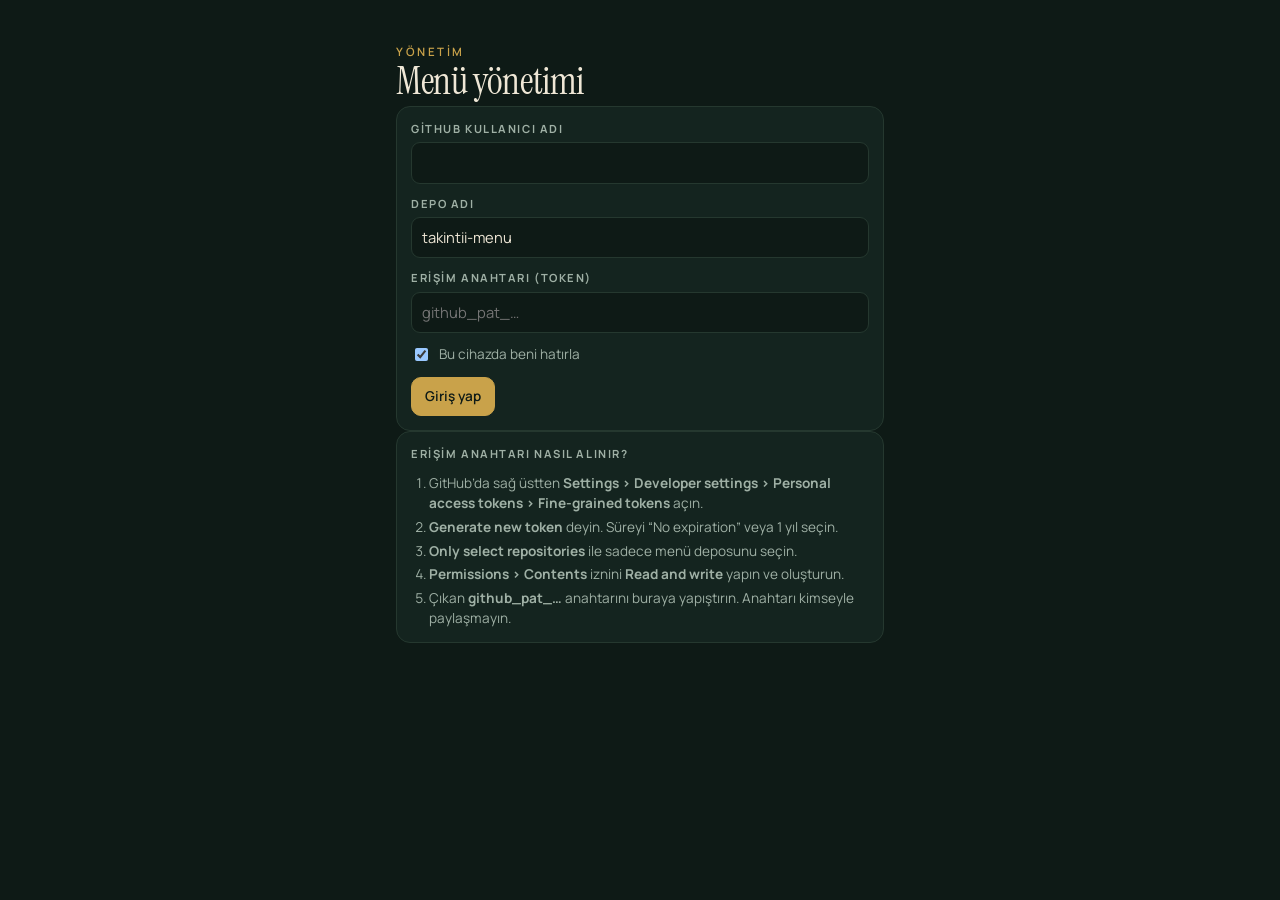
==== yonetim.html @ 7d2422d4 "Add files via upload" ====
<!doctype html>
<html lang="tr">
<head>
<meta charset="utf-8">
<meta name="viewport" content="width=device-width,initial-scale=1,viewport-fit=cover">
<meta name="robots" content="noindex,nofollow">
<title>Menü Yönetimi</title>
<meta name="theme-color" content="#14241f">
<link rel="stylesheet" href="https://fonts.googleapis.com/css2?family=Instrument+Serif:ital@0;1&family=Manrope:wght@400;500;600;700&display=swap">
<style>:root{padding-top:env(safe-area-inset-top,0px);padding-bottom:env(safe-area-inset-bottom,0px)}body{margin:0}img{max-width:100%}[hidden]{display:none!important}</style>
<link rel="stylesheet" href="stil.css">
<link rel="stylesheet" href="yonetim.css">
</head>
<body class="adm">
<div id="app"></div>
<script src="yonetim.js"></script>
</body>
</html>
---- stil.css ----
/* Layout: single-column mobile menu; sticky search + category rail, sections below. One deliberate dark "bar at night" look. Data comes from a Google Sheet. */
:root{
  --bg:#0e1a16; --surface:#14241f; --surface-2:#1a2e27; --line:#25382f; --fg:#efe7d6; --muted:#9fb0a5; --brass:#c9a24a; --brass-soft:#c9a24a22; --danger:#e07a6b; --ok:#7cc4a0;
  --display:"Instrument Serif", Georgia, serif;
  --body:"Manrope", "Segoe UI", system-ui, sans-serif;
  color-scheme:dark;
}
*{box-sizing:border-box}
body{background:var(--bg);color:var(--fg);font-family:var(--body);font-size:15px;line-height:1.45;-webkit-font-smoothing:antialiased}
body::before{content:"";position:fixed;inset:0 0 auto;height:env(safe-area-inset-top,0px);z-index:10;background:var(--bg)}
.wrap{max-width:640px;margin:0 auto;padding-left:max(16px,env(safe-area-inset-left,0px));padding-right:max(16px,env(safe-area-inset-right,0px))}
header.hero{padding-block:36px 18px;display:grid;gap:6px}
.eyebrow{font-size:.72rem;letter-spacing:.22em;text-transform:uppercase;color:var(--brass);font-weight:600}
h1{font-family:var(--display);font-weight:400;font-size:clamp(2.2rem,9vw,3.1rem);line-height:1;margin:0;letter-spacing:-.01em;text-wrap:balance}
.hero p{margin:4px 0 0;color:var(--muted);font-size:.9rem}

.bar{position:sticky;top:env(safe-area-inset-top,0px);z-index:5;background:var(--bg);border-bottom:1px solid var(--line);padding-block:10px}
.search{position:relative;display:block}
.search input{width:100%;font:inherit;color:var(--fg);background:var(--surface);border:1px solid var(--line);border-radius:999px;padding:11px 16px 11px 42px}
.search input::placeholder{color:var(--muted)}
.search input:focus{outline:2px solid var(--brass);outline-offset:1px}
.search svg{position:absolute;left:15px;top:50%;transform:translateY(-50%);width:17px;height:17px;stroke:var(--muted)}
.rail{display:flex;gap:8px;overflow-x:auto;margin-top:10px;scrollbar-width:none;-webkit-overflow-scrolling:touch}
.rail::-webkit-scrollbar{display:none}
.chip{flex:none;font:inherit;font-size:.84rem;font-weight:600;color:var(--muted);background:transparent;border:1px solid var(--line);border-radius:999px;padding:7px 14px;cursor:pointer;white-space:nowrap}
.chip.on{color:var(--bg);background:var(--brass);border-color:var(--brass)}
.chip:focus-visible{outline:2px solid var(--fg);outline-offset:2px}

main{padding-block:8px 64px}
section{padding-top:30px}
.sec-head{display:flex;align-items:baseline;justify-content:space-between;gap:12px;border-bottom:1px solid var(--brass);padding-bottom:8px;margin-bottom:6px}
h2{font-family:var(--display);font-weight:400;font-size:2rem;margin:0;line-height:1.05}
.count{font-size:.75rem;color:var(--muted);letter-spacing:.08em;text-transform:uppercase}
h3{font-size:.74rem;letter-spacing:.2em;text-transform:uppercase;color:var(--brass);margin:22px 0 4px;font-weight:700}
.item{display:grid;grid-template-columns:minmax(0,1fr) auto;gap:4px 14px;padding-block:13px;border-bottom:1px dashed var(--line)}
.item:last-child{border-bottom:0}
.name{font-weight:600;font-size:1rem}
.desc{grid-column:1;color:var(--muted);font-size:.85rem}
.price{font-variant-numeric:tabular-nums;font-weight:700;white-space:nowrap;align-self:start}
.price small{color:var(--brass);font-weight:600;margin-left:2px}
.pours{width:100%;border-collapse:collapse;font-variant-numeric:tabular-nums;margin-top:4px}
.pours th{font-size:.68rem;letter-spacing:.14em;text-transform:uppercase;color:var(--muted);font-weight:600;text-align:right;padding:8px 0 6px}
.pours th:first-child{text-align:left}
.pours td{padding:12px 0;border-bottom:1px dashed var(--line);text-align:right;font-weight:600;white-space:nowrap}
.pours td:first-child{text-align:left;white-space:normal;font-size:1rem}
.pours td + td{padding-left:10px}
.pours tr:last-child td{border-bottom:0}
.empty{color:var(--muted);text-align:center;padding:48px 0}
footer{color:var(--muted);font-size:.8rem;text-align:center;padding-block:16px 40px;border-top:1px solid var(--line)}
mark{background:var(--brass-soft);color:var(--fg);border-radius:3px;padding:0 2px}

/* ---- Photos ---- */
.tiles{display:flex;gap:14px;overflow-x:auto;padding-block:4px 18px;scrollbar-width:none;-webkit-overflow-scrolling:touch}
.tiles::-webkit-scrollbar{display:none}
.tile{flex:none;width:86px;display:grid;justify-items:center;gap:7px;background:none;border:0;padding:0;color:var(--fg);font:inherit;cursor:pointer;text-align:center}
.tile .ph{width:78px;height:78px;border-radius:50%;overflow:hidden;border:2px solid var(--brass);padding:3px;background:var(--bg)}
.tile .ph img,.tile .ph .mono{width:100%;height:100%;border-radius:50%;object-fit:cover;display:block}
.tile .mono{display:grid;place-items:center;background:var(--surface-2);font-family:var(--display);font-size:1.8rem;color:var(--brass)}
.tile span{font-size:.74rem;font-weight:600;line-height:1.2;color:var(--muted)}
.tile:focus-visible .ph{outline:2px solid var(--fg);outline-offset:2px}
.sec-img{width:100%;aspect-ratio:16/7;max-width:100%;object-fit:cover;border-radius:14px;display:block;margin:4px 0 6px}
.item.has-img{grid-template-columns:60px minmax(0,1fr) auto}
.item.has-img .thumb{grid-row:1 / span 2;width:60px;height:60px;border-radius:10px;object-fit:cover}
.item.has-img .desc{grid-column:2}
.aphoto{display:flex;gap:10px;align-items:center;flex-wrap:wrap}
.aphoto img,.aphoto .noimg{width:64px;height:64px;border-radius:50%;object-fit:cover;border:1px solid var(--line);background:var(--bg);display:grid;place-items:center;color:var(--muted);font-size:.7rem}
.ithumb{width:36px;height:36px;border-radius:8px;object-fit:cover;border:1px solid var(--line)}
.filein{position:absolute;width:1px;height:1px;opacity:0;pointer-events:none}

/* ---- Social links ---- */
.links{display:flex;gap:8px;flex-wrap:wrap;margin-top:10px}
.lnk{display:inline-flex;align-items:center;gap:7px;font-size:.82rem;font-weight:600;color:var(--fg);text-decoration:none;border:1px solid var(--line);background:var(--surface);border-radius:999px;padding:8px 14px}
.lnk svg{width:16px;height:16px;flex:none}
.lnk:hover{border-color:var(--brass)}
.lnk:focus-visible{outline:2px solid var(--brass);outline-offset:2px}
.lnk.star svg{fill:var(--brass)}
.cta{margin-top:36px;border:1px solid var(--brass);border-radius:16px;padding:20px;display:grid;gap:10px;justify-items:start;background:var(--surface)}
.cta h2{font-size:1.7rem}
.cta p{margin:0;color:var(--muted);font-size:.9rem}
.cta .lnk{background:var(--brass);color:var(--bg);border-color:var(--brass)}
.cta .lnk svg{fill:var(--bg)}

/* ---- v3: logo, tags, info, preview ---- */
.logo{width:72px;height:72px;border-radius:50%;object-fit:cover;border:2px solid var(--brass);margin-bottom:6px}
.tag{display:inline-block;font-size:.62rem;font-weight:700;letter-spacing:.1em;text-transform:uppercase;border:1px solid var(--brass);color:var(--brass);border-radius:6px;padding:1px 6px;margin-left:8px;vertical-align:2px;white-space:nowrap}
.tag-aci{border-color:var(--danger);color:var(--danger)}
.tag-vegan{border-color:var(--ok);color:var(--ok)}
.sec-desc{margin:2px 0 4px;color:var(--muted);font-size:.86rem}
.infocard{margin-top:36px;border:1px solid var(--line);border-radius:16px;padding:20px;background:var(--surface);display:grid;gap:12px}
.infocard h2{font-size:1.7rem}
.infocard dl{margin:0;display:grid;gap:10px}
.infocard dl div{display:grid;grid-template-columns:minmax(0,9rem) minmax(0,1fr);gap:12px}
.infocard dt{color:var(--muted);font-size:.82rem}
.infocard dd{margin:0;font-weight:600;overflow-wrap:anywhere}
.infocard a{color:var(--fg)}
.copy{font:inherit;font-size:.75rem;font-weight:600;color:var(--brass);background:transparent;border:1px solid var(--brass);border-radius:8px;padding:3px 8px;cursor:pointer;margin-left:4px}
@media (max-width:420px){.infocard dl div{grid-template-columns:1fr;gap:2px}}
.pvbar{position:sticky;top:0;z-index:25;background:var(--brass);color:var(--bg);font-weight:700;font-size:.85rem}
.pvbar .wrap{display:flex;align-items:center;justify-content:space-between;gap:10px;padding-block:8px}
.pvbar .btn.primary{background:var(--bg);color:var(--fg);border-color:var(--bg)}


.loading{color:var(--muted);text-align:center;padding:48px 0}
.stale{font-size:.75rem;color:var(--muted);text-align:center;margin:8px 0 0}
.pvbar{position:sticky;top:0;z-index:25;background:var(--brass);color:var(--bg);font-weight:700;font-size:.85rem}
.pvbar .wrap{padding-block:8px}
---- yonetim.css ----
/* ---- Admin ---- */
.fab{position:fixed;right:calc(16px + env(safe-area-inset-right,0px));bottom:calc(16px + env(safe-area-inset-bottom,0px));z-index:20;font:inherit;font-weight:700;font-size:.9rem;background:var(--brass);color:var(--bg);border:0;border-radius:999px;padding:12px 18px;box-shadow:0 6px 24px #0008;cursor:pointer;display:flex;gap:8px;align-items:center}
.fab svg{width:16px;height:16px}
.admin{position:fixed;inset:0;z-index:30;background:var(--bg);overflow-y:auto;padding-top:env(safe-area-inset-top,0px);padding-bottom:calc(90px + env(safe-area-inset-bottom,0px))}
.atop{position:sticky;top:0;z-index:2;background:var(--surface);border-bottom:1px solid var(--line)}
.atop .wrap{display:flex;align-items:center;gap:10px;padding-block:12px}
.atop h2{font-family:var(--body);font-size:1.05rem;font-weight:700;flex:1}
.btn{font:inherit;font-size:.85rem;font-weight:600;color:var(--fg);background:var(--surface-2);border:1px solid var(--line);border-radius:10px;padding:9px 13px;cursor:pointer;white-space:nowrap}
.btn:hover{border-color:var(--muted)}
.btn:focus-visible{outline:2px solid var(--brass);outline-offset:1px}
.btn.primary{background:var(--brass);color:var(--bg);border-color:var(--brass)}
.btn.primary:disabled{opacity:.45;cursor:default}
.btn.ghost{background:transparent}
.btn.danger{color:var(--danger)}
.icon{width:36px;height:36px;padding:0;display:inline-grid;place-items:center;font-size:1rem}
.abody{display:grid;gap:18px;padding-block:18px}
.card{background:var(--surface);border:1px solid var(--line);border-radius:14px;padding:14px;display:grid;gap:12px;min-width:0}
.card > .row{display:flex;gap:8px;align-items:center;flex-wrap:wrap}
.lbl{font-size:.7rem;letter-spacing:.14em;text-transform:uppercase;color:var(--muted);font-weight:700}
.field{display:grid;gap:5px;min-width:0}
.in{width:100%;font:inherit;font-size:.92rem;color:var(--fg);background:var(--bg);border:1px solid var(--line);border-radius:9px;padding:9px 10px;min-width:0}
.in:focus{outline:2px solid var(--brass);outline-offset:0;border-color:transparent}
.in.num{font-variant-numeric:tabular-nums;text-align:right}
select.in{appearance:auto}
.cats{display:flex;gap:6px;flex-wrap:wrap}
.cats .chip{font-size:.8rem;padding:6px 12px}
.grp{border-top:1px solid var(--line);padding-top:12px;display:grid;gap:10px}
.grp-head{display:flex;gap:8px;align-items:center}
.grp-head .in{flex:1}
.rowi{display:grid;grid-template-columns:minmax(0,1fr) 92px auto;gap:6px;align-items:start;padding:10px;border-radius:10px;background:var(--bg);border:1px solid var(--line)}
.rowi.pour{grid-template-columns:minmax(0,1fr) auto}
.rowi.off{opacity:.55}
.rowi .stack{display:grid;gap:6px;min-width:0}
.rowi .tools{display:flex;gap:4px;flex-wrap:wrap;justify-content:flex-end}
.pr3{display:grid;grid-template-columns:repeat(3,minmax(0,1fr));gap:6px}
.pr3 label{display:grid;gap:3px;font-size:.66rem;color:var(--muted);letter-spacing:.1em;text-transform:uppercase}
.mini{width:30px;height:30px;padding:0;display:inline-grid;place-items:center;font-size:.85rem;border-radius:8px}
.toggle{font-size:.72rem;padding:5px 8px;border-radius:8px}
.toggle.is-off{color:var(--danger);border-color:var(--danger)}
.savebar{position:fixed;left:0;right:0;bottom:0;z-index:31;background:var(--surface);border-top:1px solid var(--line);padding-bottom:env(safe-area-inset-bottom,0px)}
.savebar .wrap{display:flex;gap:10px;align-items:center;padding-block:12px}
.status{flex:1;font-size:.85rem;color:var(--muted);min-width:0}
.status.ok{color:var(--ok)}.status.err{color:var(--danger)}
.confirm{display:flex;gap:8px;align-items:center;flex-wrap:wrap;font-size:.85rem;color:var(--danger)}
.badge-off{font-size:.66rem;letter-spacing:.12em;text-transform:uppercase;color:var(--danger);border:1px solid var(--danger);border-radius:6px;padding:1px 6px;margin-left:8px;vertical-align:middle}
@media (max-width:420px){.rowi{grid-template-columns:minmax(0,1fr) 80px}.rowi .tools{grid-column:1 / -1}}
@media (prefers-reduced-motion:no-preference){.fab{transition:transform .15s}.fab:active{transform:scale(.96)}}

.aphoto{display:flex;gap:10px;align-items:center;flex-wrap:wrap}
.aphoto img,.aphoto .noimg{width:64px;height:64px;border-radius:50%;object-fit:cover;border:1px solid var(--line);background:var(--bg);display:grid;place-items:center;color:var(--muted);font-size:.7rem}
.ithumb{width:36px;height:36px;border-radius:8px;object-fit:cover;border:1px solid var(--line)}
.filein{position:absolute;width:1px;height:1px;opacity:0;pointer-events:none}

/* ---- v3: admin ---- */
.atop .wrap + .wrap{padding-block:0 10px}
.atabs{display:flex;gap:6px;overflow-x:auto;scrollbar-width:none}
.atabs::-webkit-scrollbar{display:none}
.atab{flex:none;font:inherit;font-size:.84rem;font-weight:600;color:var(--muted);background:transparent;border:1px solid var(--line);border-radius:999px;padding:7px 14px;cursor:pointer}
.atab.on{background:var(--fg);color:var(--bg);border-color:var(--fg)}
.atab:focus-visible{outline:2px solid var(--brass);outline-offset:2px}
.hint{margin:0;font-size:.8rem;color:var(--muted)}
.warn-t{color:var(--danger)}.ok-t{color:var(--ok)}
.card.warn{border-color:var(--danger)}
.chip.dim{opacity:.5;text-decoration:line-through}
.chip.add{border-style:dashed;color:var(--brass);border-color:var(--brass)}
.row{display:flex;gap:8px;flex-wrap:wrap;align-items:center}
.row2{display:grid;grid-template-columns:repeat(2,minmax(0,1fr));gap:10px}
@media (max-width:420px){.row2{grid-template-columns:1fr}}
.rowi .extra{grid-column:1 / -1;display:flex;flex-wrap:wrap;gap:8px;align-items:center;justify-content:space-between;border-top:1px dashed var(--line);padding-top:8px}
.tgs{display:flex;gap:4px;flex-wrap:wrap}
.tg{font:inherit;font-size:.7rem;font-weight:600;color:var(--muted);background:transparent;border:1px solid var(--line);border-radius:999px;padding:3px 9px;cursor:pointer}
.tg.on{color:var(--bg);background:var(--brass);border-color:var(--brass)}
.mv{display:flex;align-items:center;gap:6px;font-size:.72rem;color:var(--muted);font-weight:600}
.mv select{width:auto;max-width:170px;padding:5px 8px;font-size:.8rem}
.where{font-size:.7rem;color:var(--brass);font-weight:700;letter-spacing:.06em}
.krow{display:grid;grid-template-columns:48px minmax(0,1fr) auto;gap:10px;align-items:center;padding:10px;border:1px solid var(--line);border-radius:12px;background:var(--bg)}
.krow.off{opacity:.55}
.krow img,.kmono{width:48px;height:48px;border-radius:50%;object-fit:cover;display:grid;place-items:center;background:var(--surface-2);color:var(--brass);font-family:var(--display);font-size:1.4rem}
.krow .stack{display:grid;gap:4px;min-width:0}
.krow .tools{display:flex;gap:4px;flex-wrap:wrap;justify-content:flex-end}
@media (max-width:520px){.krow{grid-template-columns:48px minmax(0,1fr)}.krow .tools{grid-column:1 / -1;justify-content:flex-start}}
.swatches{display:flex;gap:8px;flex-wrap:wrap}
.sw{display:flex;align-items:center;gap:8px;font:inherit;font-size:.82rem;font-weight:600;color:var(--fg);background:var(--bg);border:1px solid var(--line);border-radius:999px;padding:6px 12px 6px 6px;cursor:pointer}
.sw i{width:22px;height:22px;border-radius:50%;display:block}
.sw.on{border-color:var(--fg);box-shadow:0 0 0 1px var(--fg)}
.btn:disabled{opacity:.45;cursor:default}
.savebar .btn{flex:none}

/* ---- GitHub yönetim ---- */
body.adm{min-height:100vh}
.admin.page{position:static;overflow:visible;padding-bottom:calc(90px + env(safe-area-inset-bottom,0px))}
.login{max-width:520px;margin:0 auto;padding-block:40px}
.login h1{font-size:2.4rem;margin-bottom:6px}
.login ol{margin:0;padding-left:18px;color:var(--muted);font-size:.85rem;display:grid;gap:4px}
.login a{color:var(--brass)}
.chk{display:flex;gap:8px;align-items:center;font-size:.85rem;color:var(--muted)}
.pvwrap{position:fixed;inset:0;z-index:40;background:var(--bg);display:grid;grid-template-rows:auto 1fr}
.pvwrap .bar2{display:flex;justify-content:space-between;align-items:center;gap:10px;padding:10px max(16px,env(safe-area-inset-right,0px)) 10px max(16px,env(safe-area-inset-left,0px));background:var(--surface);border-bottom:1px solid var(--line);padding-top:calc(10px + env(safe-area-inset-top,0px))}
.pvwrap iframe{width:100%;height:100%;border:0;background:var(--bg)}
.who{font-size:.75rem;color:var(--muted)}
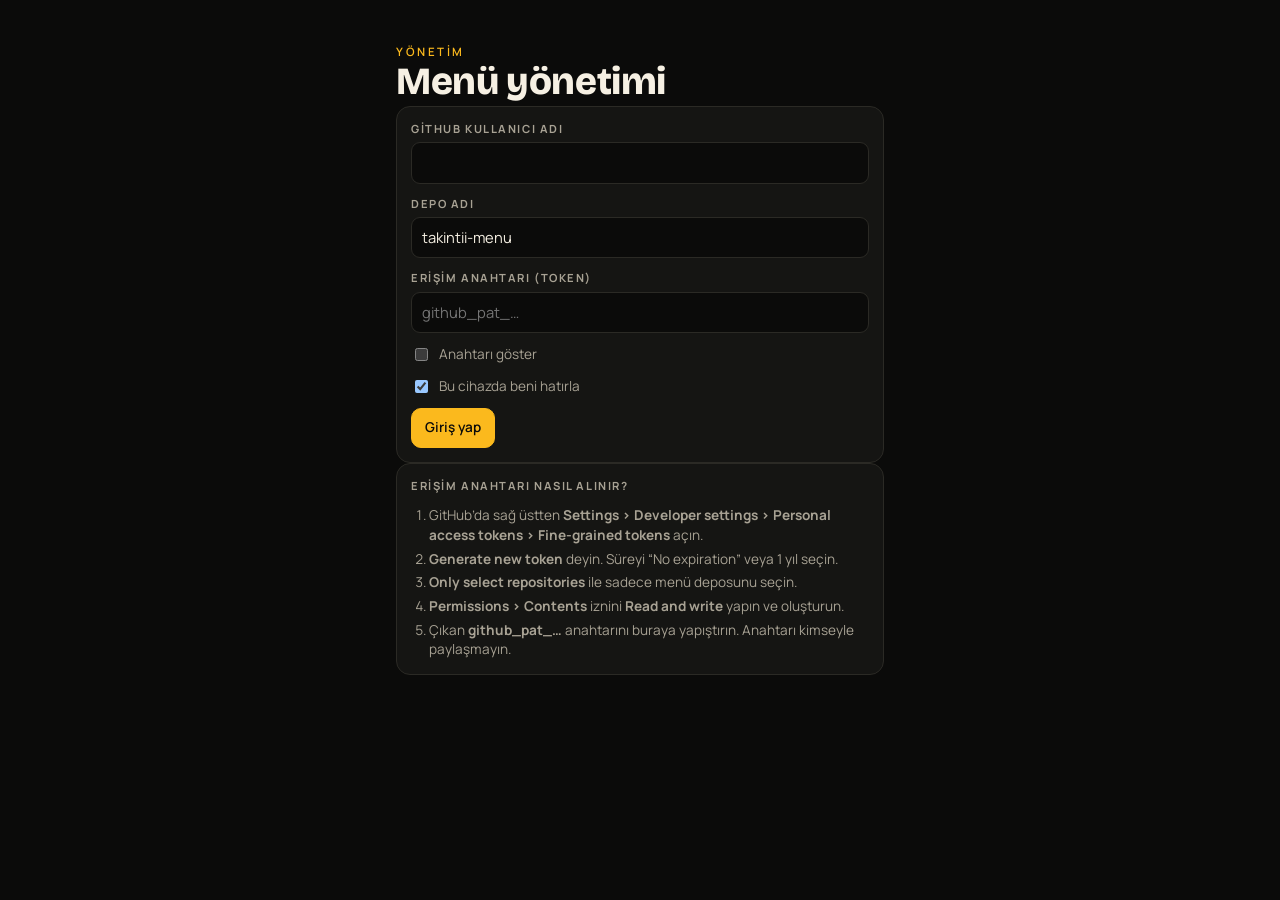
==== commit 64270e79: "Add files via upload" ====
--- a/yonetim.html
+++ b/yonetim.html
@@ -5,8 +5,8 @@
 <meta name="viewport" content="width=device-width,initial-scale=1,viewport-fit=cover">
 <meta name="robots" content="noindex,nofollow">
 <title>Menü Yönetimi</title>
-<meta name="theme-color" content="#14241f">
-<link rel="stylesheet" href="https://fonts.googleapis.com/css2?family=Instrument+Serif:ital@0;1&family=Manrope:wght@400;500;600;700&display=swap">
+<meta name="theme-color" content="#151513">
+<link rel="stylesheet" href="https://fonts.googleapis.com/css2?family=Bricolage+Grotesque:opsz,wght@12..96,700;12..96,800&family=Manrope:wght@400;500;600;700&display=swap">
 <style>:root{padding-top:env(safe-area-inset-top,0px);padding-bottom:env(safe-area-inset-bottom,0px)}body{margin:0}img{max-width:100%}[hidden]{display:none!important}</style>
 <link rel="stylesheet" href="stil.css">
 <link rel="stylesheet" href="yonetim.css">
--- a/stil.css
+++ b/stil.css
@@ -1,7 +1,7 @@
-/* Layout: single-column mobile menu; sticky search + category rail, sections below. One deliberate dark "bar at night" look. Data comes from a Google Sheet. */
+/* Brand: TAKINTII logo — black + amber. Layout: single-column mobile menu; sticky search + category rail, sections below. One deliberate dark "bar at night" look. Data comes from a Google Sheet. */
 :root{
-  --bg:#0e1a16; --surface:#14241f; --surface-2:#1a2e27; --line:#25382f; --fg:#efe7d6; --muted:#9fb0a5; --brass:#c9a24a; --brass-soft:#c9a24a22; --danger:#e07a6b; --ok:#7cc4a0;
-  --display:"Instrument Serif", Georgia, serif;
+  --bg:#0b0b0a; --surface:#151513; --surface-2:#1d1c19; --line:#2b2a25; --fg:#f6f0e3; --muted:#a8a294; --brass:#fbb91d; --brass-soft:#fbb91d22; --danger:#ef7d6a; --ok:#8fd19e;
+  --display:"Bricolage Grotesque", "Arial Black", system-ui, sans-serif;
   --body:"Manrope", "Segoe UI", system-ui, sans-serif;
   color-scheme:dark;
 }
@@ -11,7 +11,7 @@
 .wrap{max-width:640px;margin:0 auto;padding-left:max(16px,env(safe-area-inset-left,0px));padding-right:max(16px,env(safe-area-inset-right,0px))}
 header.hero{padding-block:36px 18px;display:grid;gap:6px}
 .eyebrow{font-size:.72rem;letter-spacing:.22em;text-transform:uppercase;color:var(--brass);font-weight:600}
-h1{font-family:var(--display);font-weight:400;font-size:clamp(2.2rem,9vw,3.1rem);line-height:1;margin:0;letter-spacing:-.01em;text-wrap:balance}
+h1{font-family:var(--display);font-weight:800;font-size:clamp(2.2rem,9vw,3.1rem);line-height:1;margin:0;letter-spacing:-.01em;text-wrap:balance}
 .hero p{margin:4px 0 0;color:var(--muted);font-size:.9rem}
 
 .bar{position:sticky;top:env(safe-area-inset-top,0px);z-index:5;background:var(--bg);border-bottom:1px solid var(--line);padding-block:10px}
@@ -29,7 +29,7 @@
 main{padding-block:8px 64px}
 section{padding-top:30px}
 .sec-head{display:flex;align-items:baseline;justify-content:space-between;gap:12px;border-bottom:1px solid var(--brass);padding-bottom:8px;margin-bottom:6px}
-h2{font-family:var(--display);font-weight:400;font-size:2rem;margin:0;line-height:1.05}
+h2{font-family:var(--display);font-weight:800;font-size:1.75rem;letter-spacing:-.015em;margin:0;line-height:1.05}
 .count{font-size:.75rem;color:var(--muted);letter-spacing:.08em;text-transform:uppercase}
 h3{font-size:.74rem;letter-spacing:.2em;text-transform:uppercase;color:var(--brass);margin:22px 0 4px;font-weight:700}
 .item{display:grid;grid-template-columns:minmax(0,1fr) auto;gap:4px 14px;padding-block:13px;border-bottom:1px dashed var(--line)}
@@ -55,7 +55,7 @@
 .tile{flex:none;width:86px;display:grid;justify-items:center;gap:7px;background:none;border:0;padding:0;color:var(--fg);font:inherit;cursor:pointer;text-align:center}
 .tile .ph{width:78px;height:78px;border-radius:50%;overflow:hidden;border:2px solid var(--brass);padding:3px;background:var(--bg)}
 .tile .ph img,.tile .ph .mono{width:100%;height:100%;border-radius:50%;object-fit:cover;display:block}
-.tile .mono{display:grid;place-items:center;background:var(--surface-2);font-family:var(--display);font-size:1.8rem;color:var(--brass)}
+.tile .mono{display:grid;place-items:center;background:var(--surface-2);font-family:var(--display);font-weight:800;font-size:1.6rem;color:var(--brass)}
 .tile span{font-size:.74rem;font-weight:600;line-height:1.2;color:var(--muted)}
 .tile:focus-visible .ph{outline:2px solid var(--fg);outline-offset:2px}
 .sec-img{width:100%;aspect-ratio:16/7;max-width:100%;object-fit:cover;border-radius:14px;display:block;margin:4px 0 6px}
@@ -104,3 +104,11 @@
 .stale{font-size:.75rem;color:var(--muted);text-align:center;margin:8px 0 0}
 .pvbar{position:sticky;top:0;z-index:25;background:var(--brass);color:var(--bg);font-weight:700;font-size:.85rem}
 .pvbar .wrap{padding-block:8px}
+
+/* ---- Logo hero ---- */
+header.hero.has-logo{justify-items:center;text-align:center;padding-block:28px 14px}
+header.hero.has-logo .logo{width:min(190px,52vw);height:auto;aspect-ratio:1;border:0;border-radius:50%;margin:0 0 4px}
+header.hero.has-logo h1{position:absolute;width:1px;height:1px;overflow:hidden;clip:rect(0 0 0 0);white-space:nowrap}
+header.hero.has-logo .links{justify-content:center}
+.cta h2,.infocard h2{font-size:1.5rem}
+.sec-head{border-bottom-width:2px}
